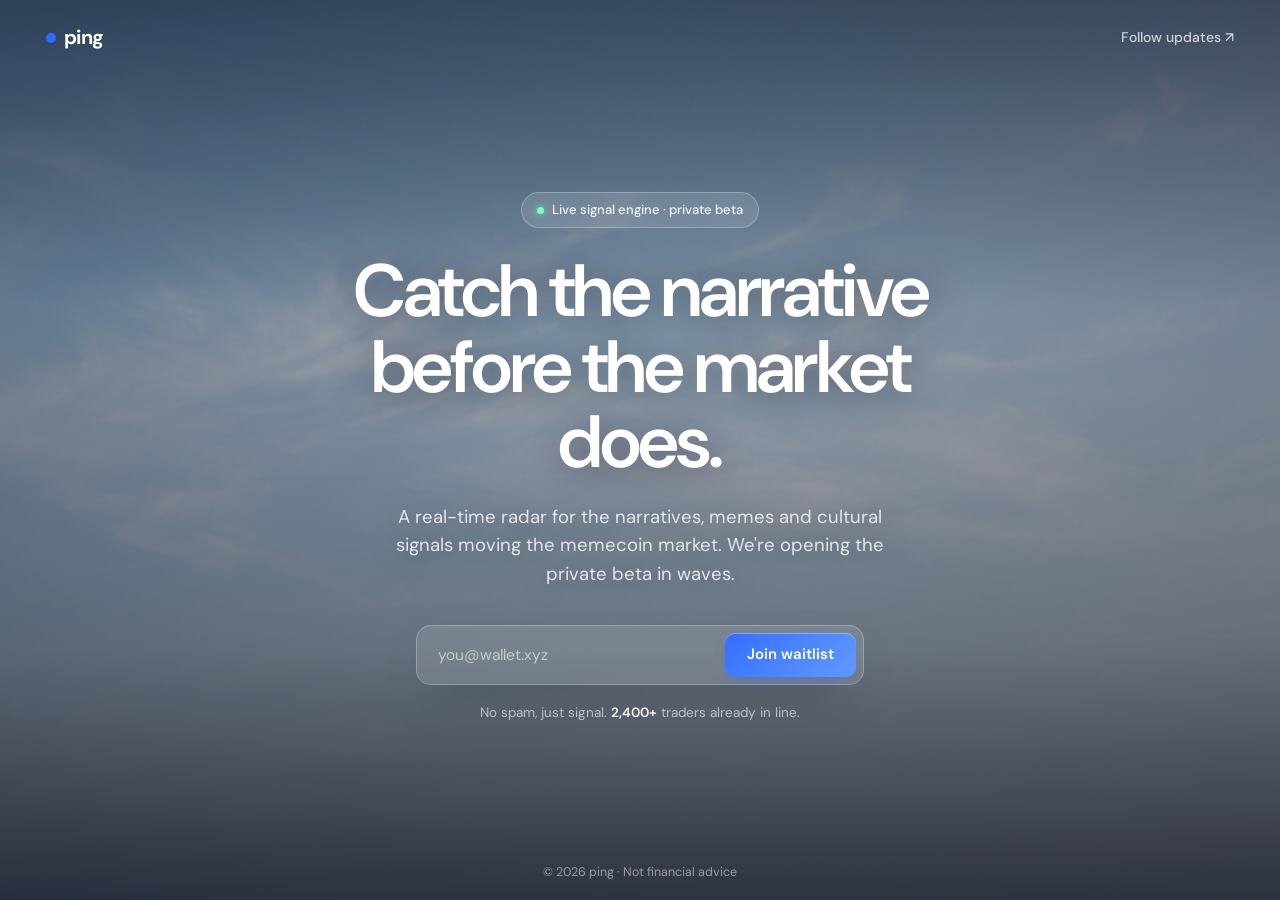
==== index.html @ 9ebe5d83 "Fix and improve the Join waitlist button animation The old label slide clipped the "j" descender (ov" ====
<!DOCTYPE html>
<html lang="en">
<head>
  <meta charset="UTF-8" />
  <meta name="viewport" content="width=device-width, initial-scale=1.0" />
  <title>ping — Catch the narrative before the market</title>
  <meta name="description" content="Real-time radar for the narratives, memes and cultural signals moving the memecoin market. Join the private beta." />

  <meta property="og:type" content="website" />
  <meta property="og:title" content="ping — Catch the narrative before the market" />
  <meta property="og:description" content="Real-time radar for memecoin narratives. Join the private beta." />

  <link rel="icon" href="data:image/svg+xml,%3Csvg xmlns='http://www.w3.org/2000/svg' viewBox='0 0 32 32'%3E%3Ccircle cx='16' cy='16' r='6' fill='%232f6bff'/%3E%3C/svg%3E" />

  <link rel="preconnect" href="https://fonts.googleapis.com" />
  <link rel="preconnect" href="https://fonts.gstatic.com" crossorigin />
  <link href="https://fonts.googleapis.com/css2?family=DM+Sans:opsz,wght@9..40,400;9..40,500;9..40,600;9..40,700&display=swap" rel="stylesheet" />

  <link rel="stylesheet" href="styles.css" />
</head>
<body>
  <!-- full-screen video background -->
  <div class="bg" aria-hidden="true">
    <video id="bgvideo" class="bg__video" autoplay muted loop playsinline preload="auto" poster="assets/sky.png">
      <source src="assets/rise.mp4" type="video/mp4" />
    </video>
    <div class="bg__scrim"></div>
  </div>

  <header class="topbar">
    <a href="#" class="brand" aria-label="ping home">
      <span class="brand__dot"></span><span class="brand__name">ping</span>
    </a>
    <a href="#" class="topbar__link">Follow updates <span aria-hidden="true">↗</span></a>
  </header>

  <main class="hero">
    <a href="#" class="pill appear" data-delay="0"><span class="pill__dot"></span> Live signal engine · private beta</a>
    <h1 class="hero__title appear" data-delay="1">Catch the narrative<br />before the market does.</h1>
    <p class="hero__sub appear" data-delay="2">
      A real-time radar for the narratives, memes and cultural signals moving the
      memecoin market. We're opening the private beta in waves.
    </p>

    <form class="waitlist appear" data-delay="3" id="waitform">
      <input type="email" required placeholder="you@wallet.xyz" aria-label="Email address" />
      <button type="submit" class="btn"><span class="btn__label">Join waitlist</span><span class="btn__arrow" aria-hidden="true">→</span></button>
    </form>
    <p class="note appear" data-delay="4" id="note">No spam, just signal. <strong>2,400+</strong> traders already in line.</p>
  </main>

  <footer class="foot">© 2026 ping · Not financial advice</footer>

  <script src="app.js"></script>
</body>
</html>
---- styles.css ----
/* ============================================================
   ping — minimal waitlist
   ============================================================ */
:root {
  --accent: #2f6bff;
  --accent-2: #5b93ff;
  --grad: linear-gradient(135deg, #2f6bff 0%, #5b93ff 100%);
  --up: #7dffb0;
  --f: "DM Sans", system-ui, -apple-system, sans-serif;
}

* { margin: 0; padding: 0; box-sizing: border-box; }
html, body { height: 100%; }
body {
  font-family: var(--f);
  color: #fff;
  background: #05070f;
  line-height: 1.55;
  -webkit-font-smoothing: antialiased;
  overflow: hidden;
  min-height: 100svh;
}
a { color: inherit; text-decoration: none; }
video { display: block; }

/* ---------- background ---------- */
.bg { position: fixed; inset: 0; z-index: -2; background: #0a1020; overflow: hidden; }
.bg__video { position: absolute; inset: 0; width: 100%; height: 100%; object-fit: cover; transform: scale(1.04); }
.bg__scrim {
  position: absolute; inset: 0;
  background:
    radial-gradient(120% 80% at 50% 42%, rgba(9,15,32,0.15), rgba(9,15,32,0.55) 100%),
    linear-gradient(180deg, rgba(9,15,32,0.5) 0%, rgba(9,15,32,0.2) 34%, rgba(9,15,32,0.35) 72%, rgba(9,15,32,0.7) 100%);
}

/* ---------- topbar ---------- */
.topbar {
  position: fixed; top: 0; left: 0; right: 0; z-index: 10;
  display: flex; align-items: center; justify-content: space-between;
  padding: 22px clamp(20px, 5vw, 46px);
}
.brand { display: flex; align-items: center; gap: 8px; }
.brand__dot { width: 10px; height: 10px; border-radius: 50%; background: var(--accent); box-shadow: 0 0 0 0 rgba(47,107,255,.5); animation: pulse 2.4s infinite; }
@keyframes pulse { 0%{box-shadow:0 0 0 0 rgba(47,107,255,.5);} 70%{box-shadow:0 0 0 11px rgba(47,107,255,0);} 100%{box-shadow:0 0 0 0 rgba(47,107,255,0);} }
.brand__name { font-weight: 700; font-size: 20px; letter-spacing: -0.03em; }
.topbar__link { font-size: 14px; font-weight: 500; color: rgba(255,255,255,0.75); transition: color .2s; }
.topbar__link:hover { color: #fff; }

/* ---------- hero ---------- */
.hero {
  position: relative; z-index: 1; min-height: 100svh;
  display: flex; flex-direction: column; align-items: center; justify-content: center;
  text-align: center; padding: 96px 24px 80px; max-width: 760px; margin: 0 auto;
}
.pill {
  display: inline-flex; align-items: center; gap: 8px; padding: 7px 15px; border-radius: 999px;
  font-size: 13px; font-weight: 500; margin-bottom: 26px;
  background: rgba(255,255,255,0.12); border: 1px solid rgba(255,255,255,0.26); backdrop-filter: blur(10px);
  color: rgba(255,255,255,0.92);
}
.pill__dot { width: 7px; height: 7px; border-radius: 50%; background: var(--up); box-shadow: 0 0 8px var(--up); animation: blink 1.8s infinite; }
@keyframes blink { 0%,100%{opacity:1;} 50%{opacity:.4;} }

.hero__title { font-weight: 600; font-size: clamp(40px, 7vw, 74px); line-height: 1.02; letter-spacing: -0.035em; text-shadow: 0 2px 40px rgba(9,15,32,0.45); }
.hero__sub { color: rgba(255,255,255,0.82); font-size: clamp(16px, 2vw, 18.5px); max-width: 540px; margin: 22px auto 0; text-shadow: 0 1px 24px rgba(9,15,32,0.5); }

/* ---------- waitlist ---------- */
.waitlist {
  display: flex; gap: 7px; width: 100%; max-width: 448px; margin: 36px auto 0;
  padding: 7px; border-radius: 15px;
  background: rgba(255,255,255,0.12); border: 1px solid rgba(255,255,255,0.26);
  backdrop-filter: blur(14px); box-shadow: 0 20px 50px -24px rgba(0,0,0,0.6);
  transition: border-color .25s, box-shadow .25s;
}
.waitlist:focus-within { border-color: rgba(255,255,255,0.5); box-shadow: 0 22px 54px -22px rgba(0,0,0,0.7); }
.waitlist input {
  flex: 1; min-width: 0; background: transparent; border: 0; outline: none;
  color: #fff; font-family: var(--f); font-size: 15.5px; padding: 12px 8px 12px 14px;
}
.waitlist input::placeholder { color: rgba(255,255,255,0.58); }

.btn {
  flex: none; display: inline-flex; align-items: center; justify-content: center;
  font-family: var(--f); font-weight: 600; font-size: 15px; line-height: 1;
  padding: 13px 22px; border-radius: 10px; cursor: pointer; border: 0; color: #fff;
  position: relative; overflow: hidden; -webkit-tap-highlight-color: transparent;
  background: linear-gradient(135deg, #2f6bff 0%, #5b93ff 55%, #6aa0ff 100%);
  background-size: 170% 170%; background-position: 0% 50%;
  box-shadow: inset 0 1px 0 rgba(255,255,255,0.35), 0 6px 16px -8px rgba(47,107,255,0.7);
  transition: transform .25s cubic-bezier(.34,1.35,.5,1), box-shadow .3s ease, background-position .55s ease;
}
.btn::before { content: ""; position: absolute; inset: 0; pointer-events: none; background: linear-gradient(115deg, transparent 35%, rgba(255,255,255,0.55) 50%, transparent 65%); transform: translateX(-130%); transition: transform .6s ease; }
.btn:hover { transform: translateY(-2px); background-position: 100% 50%; box-shadow: inset 0 1px 0 rgba(255,255,255,0.4), 0 16px 34px -12px rgba(47,107,255,0.85); }
.btn:hover::before { transform: translateX(130%); }
.btn:active { transform: translateY(0) scale(.97); transition-duration: .08s; }
.btn__label { position: relative; }
.btn__arrow { display: inline-block; width: 0; opacity: 0; transform: translateX(-6px); overflow: hidden; transition: width .3s ease, opacity .3s ease, transform .3s ease, margin-left .3s ease; }
.btn:hover .btn__arrow { width: .9em; opacity: 1; transform: translateX(0); margin-left: 7px; }

.note { font-size: 13.5px; color: rgba(255,255,255,0.66); margin-top: 18px; }
.note strong { color: #fff; font-weight: 600; }

/* ---------- footer ---------- */
.foot { position: fixed; bottom: 0; left: 0; right: 0; z-index: 5; text-align: center; padding: 18px; font-size: 12.5px; color: rgba(255,255,255,0.5); }

/* ---------- appear ---------- */
.appear { opacity: 0; transform: translateY(16px); filter: blur(8px); }
.appear.shown { opacity: 1; transform: none; filter: none; transition: opacity .7s ease, transform .7s cubic-bezier(.2,.7,.2,1), filter .7s ease; }

@media (max-width: 540px) {
  .waitlist { flex-direction: column; gap: 8px; }
  .btn { padding: 13px; }
  .topbar__link { display: none; }
}
@media (prefers-reduced-motion: reduce) {
  *, *::before, *::after { animation-duration: .001ms !important; animation-iteration-count: 1 !important; }
  .appear { opacity: 1; transform: none; filter: none; }
}
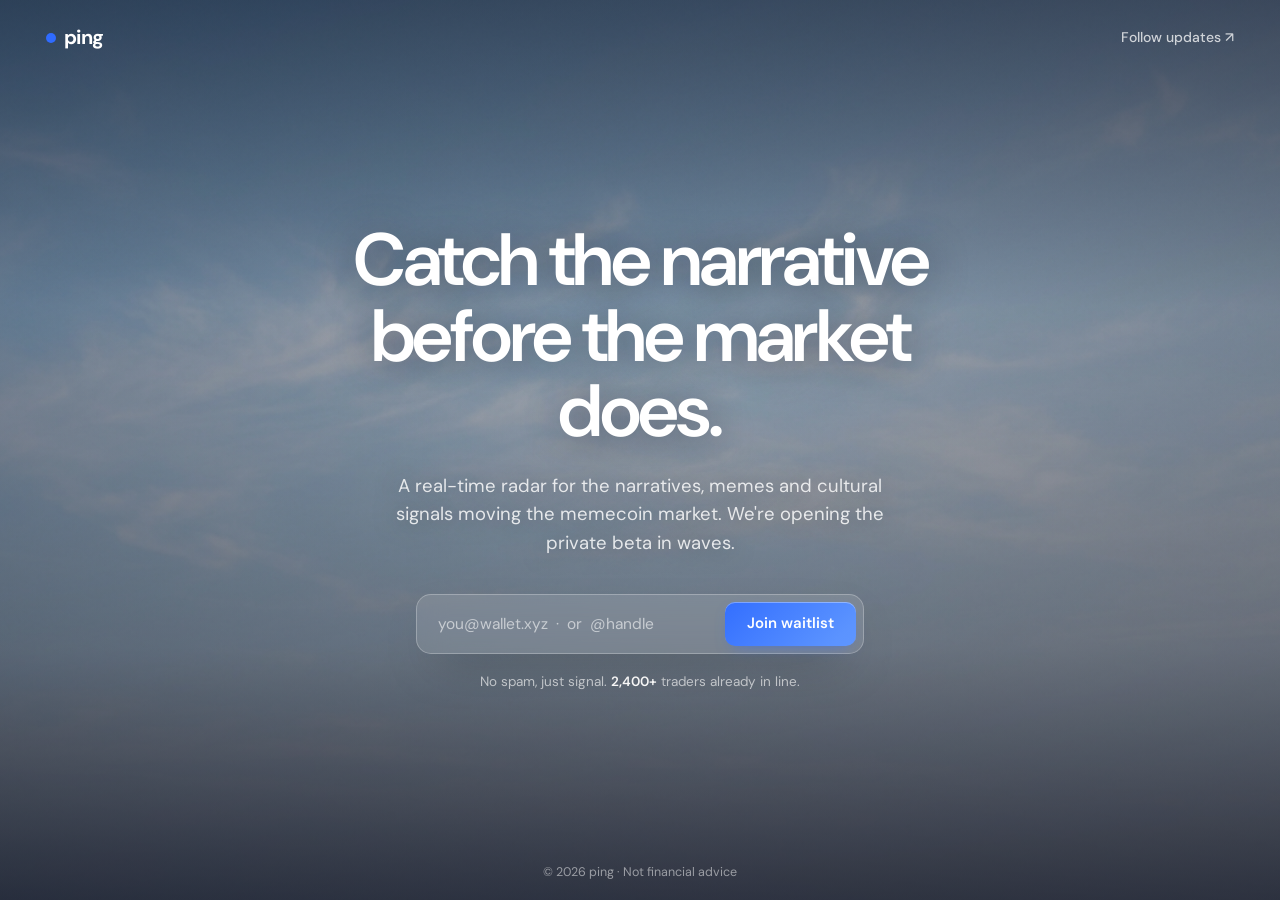
==== commit 0f18421a: "Waitlist: email or X handle, success animation, admin panel - Accept an email or an @handle; validat" ====
--- a/index.html
+++ b/index.html
@@ -35,22 +35,49 @@
   </header>
 
   <main class="hero">
-    <a href="#" class="pill appear" data-delay="0"><span class="pill__dot"></span> Live signal engine · private beta</a>
-    <h1 class="hero__title appear" data-delay="1">Catch the narrative<br />before the market does.</h1>
-    <p class="hero__sub appear" data-delay="2">
+    <h1 class="hero__title appear" data-delay="0">Catch the narrative<br />before the market does.</h1>
+    <p class="hero__sub appear" data-delay="1">
       A real-time radar for the narratives, memes and cultural signals moving the
       memecoin market. We're opening the private beta in waves.
     </p>
 
-    <form class="waitlist appear" data-delay="3" id="waitform">
-      <input type="email" required placeholder="you@wallet.xyz" aria-label="Email address" />
-      <button type="submit" class="btn"><span class="btn__label">Join waitlist</span><span class="btn__arrow" aria-hidden="true">→</span></button>
-    </form>
-    <p class="note appear" data-delay="4" id="note">No spam, just signal. <strong>2,400+</strong> traders already in line.</p>
+    <div class="join appear" data-delay="2" id="join">
+      <form class="waitlist" id="waitform" novalidate>
+        <input id="wl-input" type="text" autocomplete="off" autocapitalize="off" spellcheck="false"
+               placeholder="you@wallet.xyz  ·  or  @handle" aria-label="Email or X handle" enterkeyhint="go" />
+        <button type="submit" class="btn"><span class="btn__label">Join waitlist</span><span class="btn__arrow" aria-hidden="true">→</span></button>
+      </form>
+      <p class="note" id="note">No spam, just signal. <strong>2,400+</strong> traders already in line.</p>
+    </div>
+
+    <div class="success" id="success" hidden>
+      <span class="check" aria-hidden="true">
+        <svg viewBox="0 0 52 52"><circle class="check__c" cx="26" cy="26" r="23" /><path class="check__p" d="M15 27l7.5 7.5L38 19" /></svg>
+      </span>
+      <h2 class="success__title">You're on the list.</h2>
+      <p class="success__sub">We'll ping <span id="success-who">you</span> the moment your invite is ready.</p>
+    </div>
   </main>
 
   <footer class="foot">© 2026 ping · Not financial advice</footer>
 
+  <!-- admin panel -->
+  <div class="admin" id="admin" hidden>
+    <div class="admin__panel">
+      <div class="admin__head">
+        <div class="admin__title"><span class="brand__dot"></span> Waitlist <span class="admin__count" id="admin-count">0</span></div>
+        <button class="admin__close" id="admin-close" aria-label="Close">✕</button>
+      </div>
+      <div class="admin__tools">
+        <input id="admin-search" class="admin__search" placeholder="Search signups…" autocomplete="off" />
+        <button class="admin__act" id="admin-export">Export CSV</button>
+        <button class="admin__act admin__act--danger" id="admin-clear">Clear</button>
+      </div>
+      <div class="admin__list" id="admin-list"></div>
+      <div class="admin__foot" id="admin-foot"></div>
+    </div>
+  </div>
+
   <script src="app.js"></script>
 </body>
 </html>
--- a/styles.css
+++ b/styles.css
@@ -112,6 +112,63 @@
   .btn { padding: 13px; }
   .topbar__link { display: none; }
 }
+/* ---------- join → success animation ---------- */
+.join { width: 100%; display: flex; flex-direction: column; align-items: center; transition: opacity .45s ease, transform .45s ease, filter .45s ease; }
+.join.gone { opacity: 0; transform: translateY(-10px) scale(.98); filter: blur(4px); pointer-events: none; }
+.waitlist.shake { animation: shake .4s; border-color: rgba(255,130,130,0.7); }
+@keyframes shake { 0%,100%{transform:translateX(0);} 20%{transform:translateX(-7px);} 40%{transform:translateX(6px);} 60%{transform:translateX(-4px);} 80%{transform:translateX(3px);} }
+
+.success[hidden] { display: none; }
+.success { display: flex; flex-direction: column; align-items: center; opacity: 0; transform: translateY(14px); }
+.success.in { opacity: 1; transform: none; transition: opacity .6s ease, transform .6s cubic-bezier(.2,.7,.2,1); }
+.success__title { font-weight: 600; font-size: clamp(24px,4.5vw,36px); letter-spacing: -0.025em; margin-top: 6px; text-shadow: 0 1px 22px rgba(9,15,32,0.5); }
+.success__sub { color: rgba(255,255,255,0.82); font-size: 16.5px; margin-top: 8px; text-shadow: 0 1px 18px rgba(9,15,32,0.5); }
+.success__sub #success-who { color: #fff; font-weight: 600; }
+.check { position: relative; width: 78px; height: 78px; display: grid; place-items: center; }
+.check::before { content: ""; position: absolute; inset: 8px; border-radius: 50%; background: radial-gradient(circle, rgba(125,255,176,0.4), transparent 70%); transform: scale(0); }
+.success.in .check::before { animation: ripple .9s ease-out .15s forwards; }
+@keyframes ripple { 0%{transform:scale(.2);opacity:.9;} 100%{transform:scale(2.6);opacity:0;} }
+.check svg { width: 78px; height: 78px; }
+.check__c { fill: none; stroke: var(--up); stroke-width: 3; stroke-dasharray: 146; stroke-dashoffset: 146; }
+.check__p { fill: none; stroke: var(--up); stroke-width: 4.2; stroke-linecap: round; stroke-linejoin: round; stroke-dasharray: 44; stroke-dashoffset: 44; }
+.success.in .check__c { animation: draw .55s ease forwards; }
+.success.in .check__p { animation: draw .4s ease .42s forwards; }
+@keyframes draw { to { stroke-dashoffset: 0; } }
+
+/* ---------- admin panel ---------- */
+.admin { position: fixed; inset: 0; z-index: 60; display: flex; align-items: center; justify-content: center; padding: 20px; background: rgba(5,7,15,0.55); backdrop-filter: blur(12px); }
+.admin[hidden] { display: none; }
+.admin__panel { width: min(680px, 100%); max-height: 82vh; display: flex; flex-direction: column; overflow: hidden;
+  background: rgba(13,19,36,0.94); border: 1px solid rgba(255,255,255,0.12); border-radius: 20px;
+  box-shadow: 0 40px 100px -40px rgba(0,0,0,0.85); color: #fff;
+  opacity: 0; transform: translateY(14px) scale(.98); transition: opacity .35s ease, transform .35s cubic-bezier(.2,.7,.2,1); }
+.admin.in .admin__panel { opacity: 1; transform: none; }
+.admin__head { display: flex; align-items: center; justify-content: space-between; padding: 19px 22px; border-bottom: 1px solid rgba(255,255,255,0.08); }
+.admin__title { display: flex; align-items: center; gap: 10px; font-weight: 600; font-size: 17px; }
+.admin__count { font-size: 12.5px; font-weight: 600; color: #8fb3ff; background: rgba(47,107,255,0.16); border: 1px solid rgba(91,147,255,0.3); padding: 2px 9px; border-radius: 999px; }
+.admin__close { width: 32px; height: 32px; border-radius: 9px; border: 1px solid rgba(255,255,255,0.14); background: rgba(255,255,255,0.05); color: #fff; font-size: 13px; cursor: pointer; transition: background .2s; }
+.admin__close:hover { background: rgba(255,255,255,0.12); }
+.admin__tools { display: flex; gap: 8px; padding: 14px 22px; border-bottom: 1px solid rgba(255,255,255,0.06); }
+.admin__search { flex: 1; background: rgba(255,255,255,0.06); border: 1px solid rgba(255,255,255,0.12); border-radius: 10px; color: #fff; padding: 9px 13px; font-family: var(--f); font-size: 14px; outline: none; }
+.admin__search:focus { border-color: rgba(255,255,255,0.35); }
+.admin__search::placeholder { color: rgba(255,255,255,0.45); }
+.admin__act { background: rgba(255,255,255,0.06); border: 1px solid rgba(255,255,255,0.12); border-radius: 10px; color: #fff; padding: 9px 14px; font-family: var(--f); font-size: 13.5px; font-weight: 500; cursor: pointer; transition: background .2s; white-space: nowrap; }
+.admin__act:hover { background: rgba(255,255,255,0.13); }
+.admin__act--danger { color: #ff9d9d; border-color: rgba(255,120,120,0.3); }
+.admin__act--danger:hover { background: rgba(255,80,80,0.16); }
+.admin__list { overflow-y: auto; padding: 4px 12px; flex: 1; }
+.arow { display: grid; grid-template-columns: 30px 1fr auto; gap: 12px; align-items: center; padding: 12px 10px; border-bottom: 1px solid rgba(255,255,255,0.06); }
+.arow:last-child { border-bottom: none; }
+.arow__i { font-size: 12px; color: rgba(255,255,255,0.4); font-variant-numeric: tabular-nums; }
+.arow__v { font-weight: 500; font-size: 14.5px; display: flex; align-items: center; gap: 9px; min-width: 0; }
+.arow__v > span { overflow: hidden; text-overflow: ellipsis; white-space: nowrap; }
+.arow__badge { flex: none; font-size: 10px; font-weight: 600; letter-spacing: .03em; text-transform: uppercase; padding: 2px 7px; border-radius: 999px; }
+.badge-x { background: rgba(255,255,255,0.12); color: #fff; }
+.badge-mail { background: rgba(47,107,255,0.2); color: #9cbcff; }
+.arow__t { font-size: 12px; color: rgba(255,255,255,0.45); white-space: nowrap; font-variant-numeric: tabular-nums; }
+.admin__empty { text-align: center; color: rgba(255,255,255,0.5); padding: 44px 20px; font-size: 14px; }
+.admin__foot { padding: 12px 22px; border-top: 1px solid rgba(255,255,255,0.08); font-size: 12px; color: rgba(255,255,255,0.4); }
+
 @media (prefers-reduced-motion: reduce) {
   *, *::before, *::after { animation-duration: .001ms !important; animation-iteration-count: 1 !important; }
   .appear { opacity: 1; transform: none; filter: none; }
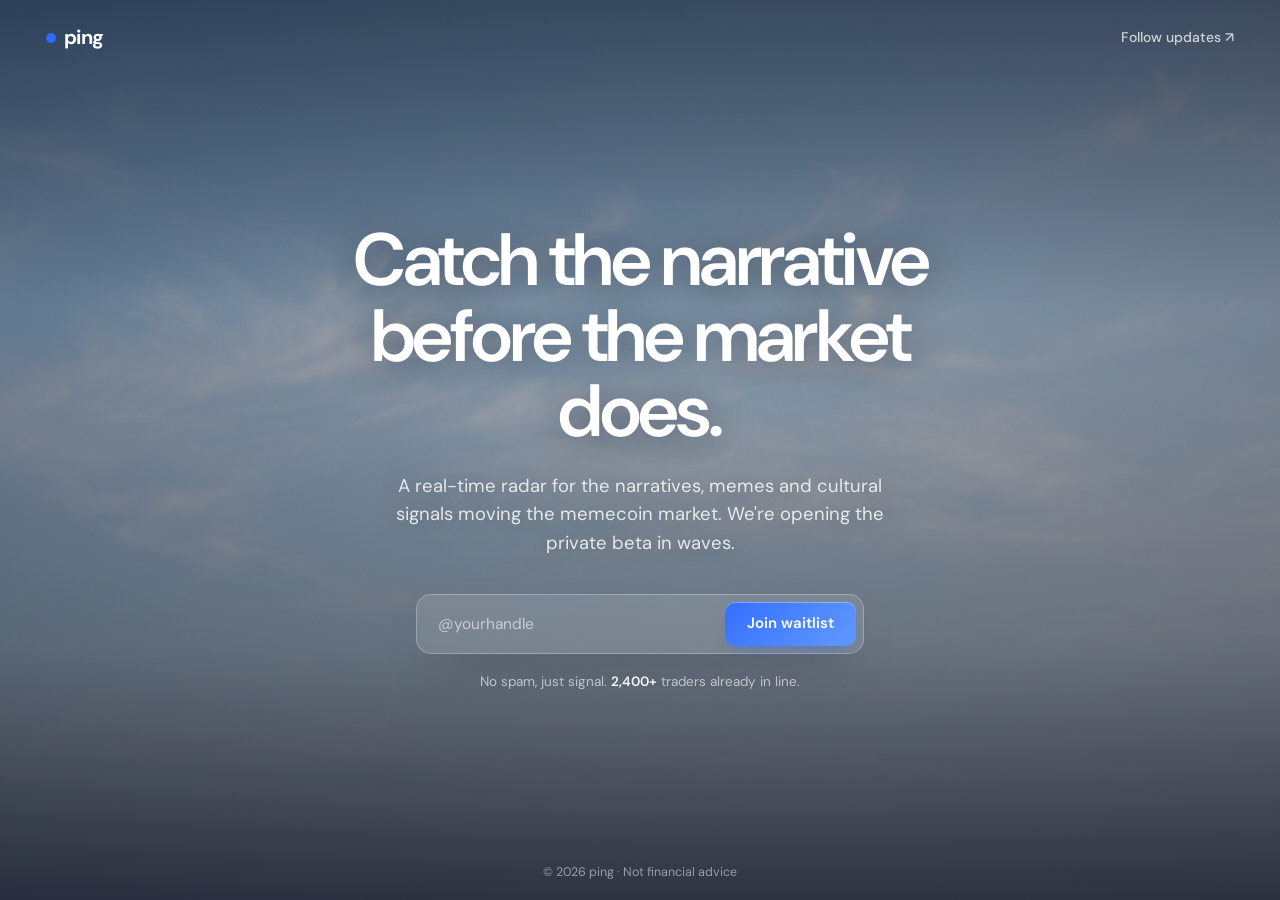
==== commit 2a3a6db2: "Waitlist: X handle only (drop email) Input now accepts only an @handle; remove email validation and " ====
--- a/index.html
+++ b/index.html
@@ -44,7 +44,7 @@
     <div class="join appear" data-delay="2" id="join">
       <form class="waitlist" id="waitform" novalidate>
         <input id="wl-input" type="text" autocomplete="off" autocapitalize="off" spellcheck="false"
-               placeholder="you@wallet.xyz  ·  or  @handle" aria-label="Email or X handle" enterkeyhint="go" />
+               placeholder="@yourhandle" aria-label="Your X handle" enterkeyhint="go" />
         <button type="submit" class="btn"><span class="btn__label">Join waitlist</span><span class="btn__arrow" aria-hidden="true">→</span></button>
       </form>
       <p class="note" id="note">No spam, just signal. <strong>2,400+</strong> traders already in line.</p>
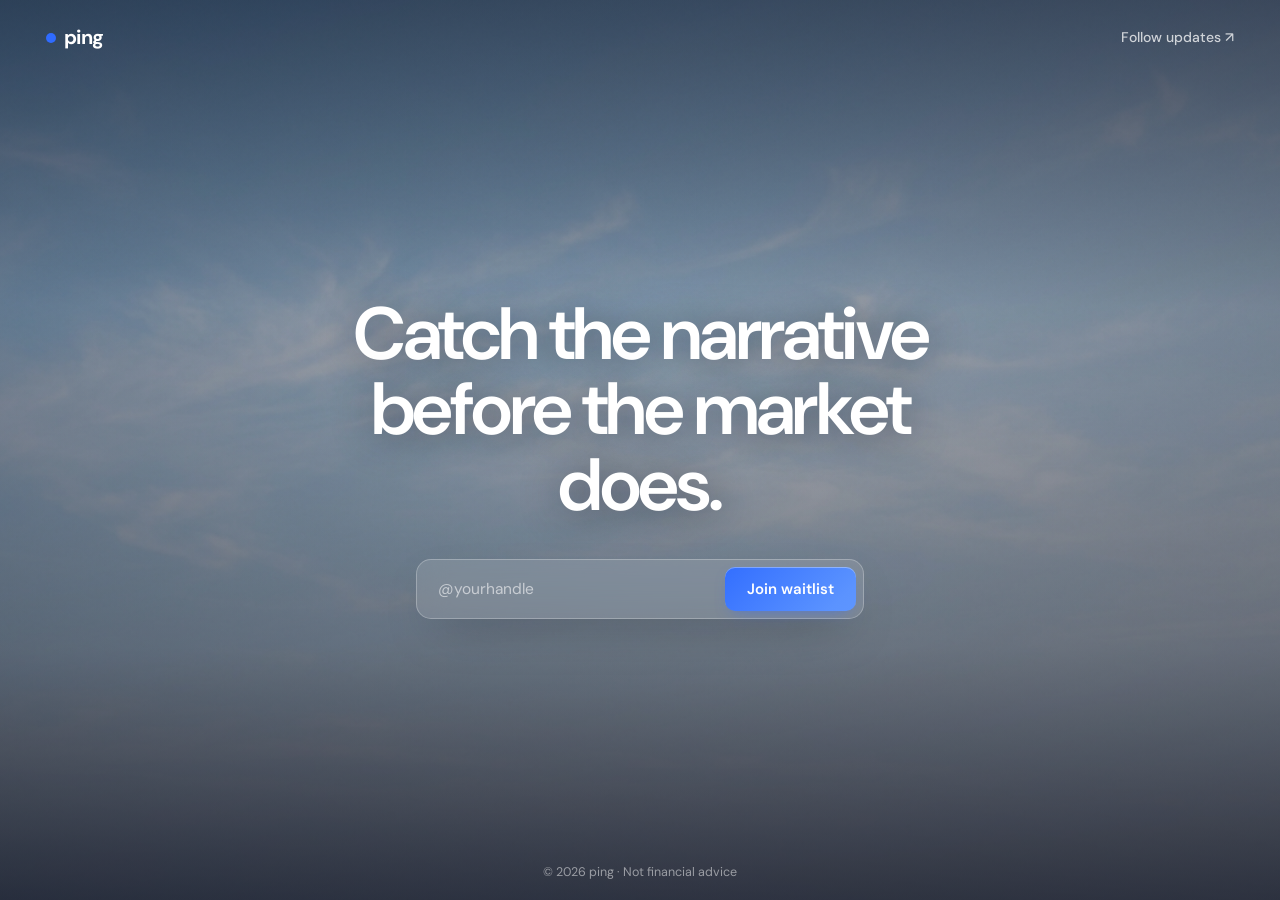
==== commit 4a502da9: "Static hover button + strip hero to title and field - Button no longer moves on hover (drop lift + s" ====
--- a/index.html
+++ b/index.html
@@ -36,18 +36,13 @@
 
   <main class="hero">
     <h1 class="hero__title appear" data-delay="0">Catch the narrative<br />before the market does.</h1>
-    <p class="hero__sub appear" data-delay="1">
-      A real-time radar for the narratives, memes and cultural signals moving the
-      memecoin market. We're opening the private beta in waves.
-    </p>
 
-    <div class="join appear" data-delay="2" id="join">
+    <div class="join appear" data-delay="1" id="join">
       <form class="waitlist" id="waitform" novalidate>
         <input id="wl-input" type="text" autocomplete="off" autocapitalize="off" spellcheck="false"
                placeholder="@yourhandle" aria-label="Your X handle" enterkeyhint="go" />
-        <button type="submit" class="btn"><span class="btn__label">Join waitlist</span><span class="btn__arrow" aria-hidden="true">→</span></button>
+        <button type="submit" class="btn"><span class="btn__label">Join waitlist</span></button>
       </form>
-      <p class="note" id="note">No spam, just signal. <strong>2,400+</strong> traders already in line.</p>
     </div>
 
     <div class="success" id="success" hidden>
--- a/styles.css
+++ b/styles.css
@@ -90,12 +90,10 @@
   transition: transform .25s cubic-bezier(.34,1.35,.5,1), box-shadow .3s ease, background-position .55s ease;
 }
 .btn::before { content: ""; position: absolute; inset: 0; pointer-events: none; background: linear-gradient(115deg, transparent 35%, rgba(255,255,255,0.55) 50%, transparent 65%); transform: translateX(-130%); transition: transform .6s ease; }
-.btn:hover { transform: translateY(-2px); background-position: 100% 50%; box-shadow: inset 0 1px 0 rgba(255,255,255,0.4), 0 16px 34px -12px rgba(47,107,255,0.85); }
+.btn:hover { background-position: 100% 50%; box-shadow: inset 0 1px 0 rgba(255,255,255,0.4), 0 16px 34px -12px rgba(47,107,255,0.85); }
 .btn:hover::before { transform: translateX(130%); }
-.btn:active { transform: translateY(0) scale(.97); transition-duration: .08s; }
+.btn:active { filter: brightness(.95); }
 .btn__label { position: relative; }
-.btn__arrow { display: inline-block; width: 0; opacity: 0; transform: translateX(-6px); overflow: hidden; transition: width .3s ease, opacity .3s ease, transform .3s ease, margin-left .3s ease; }
-.btn:hover .btn__arrow { width: .9em; opacity: 1; transform: translateX(0); margin-left: 7px; }
 
 .note { font-size: 13.5px; color: rgba(255,255,255,0.66); margin-top: 18px; }
 .note strong { color: #fff; font-weight: 600; }
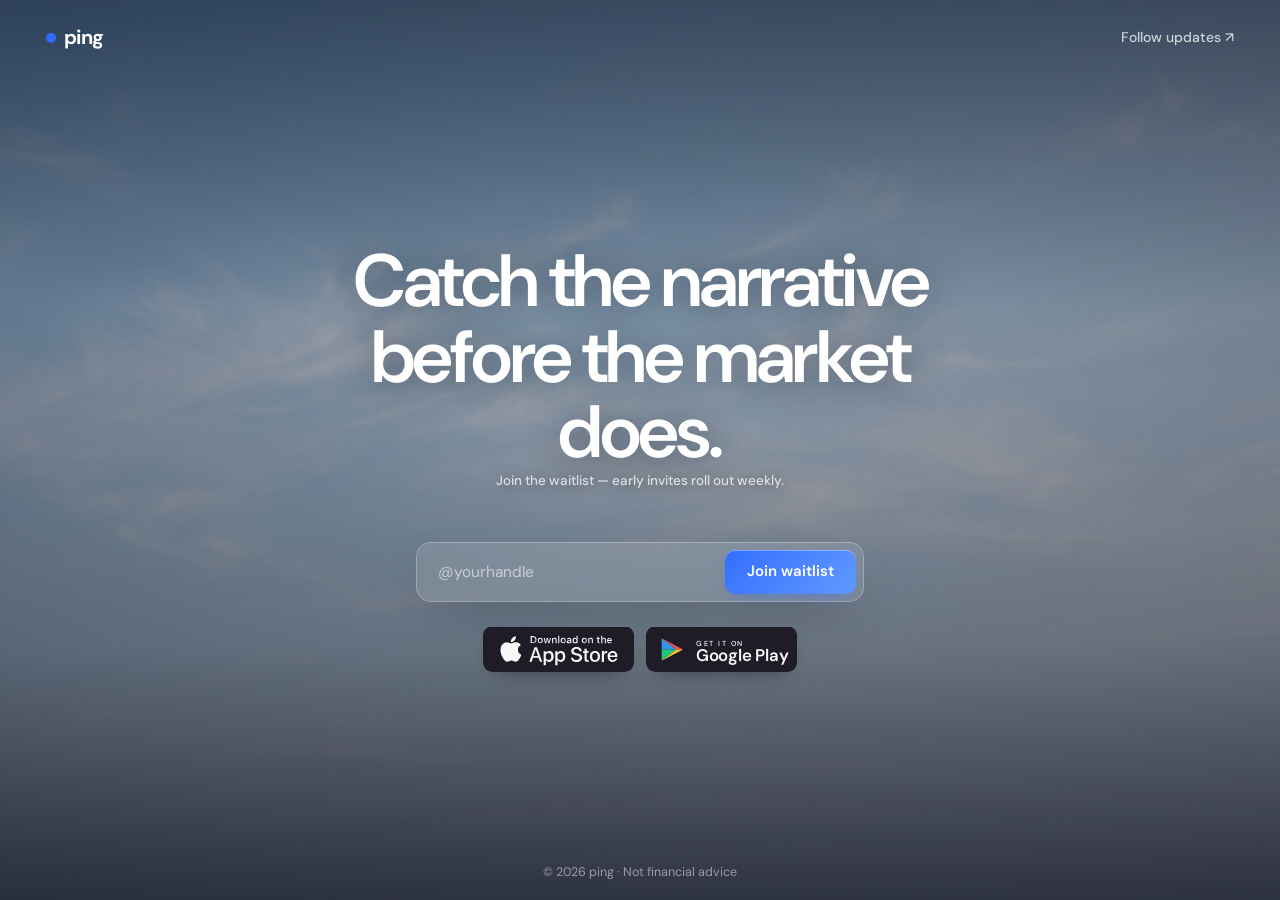
==== commit 5ea7fa47: "Add waitlist label + App Store / Google Play badges - Small line above the field mentioning the wait" ====
--- a/index.html
+++ b/index.html
@@ -21,7 +21,10 @@
 <body>
   <!-- full-screen video background -->
   <div class="bg" aria-hidden="true">
-    <video id="bgvideo" class="bg__video" autoplay muted loop playsinline preload="auto" poster="assets/sky.png">
+    <video id="bgvideo" class="bg__video" autoplay muted playsinline preload="auto" poster="assets/sky.png">
+      <source src="assets/rise.mp4" type="video/mp4" />
+    </video>
+    <video id="bgvideo2" class="bg__video" muted playsinline preload="auto" poster="assets/sky.png" style="opacity:0">
       <source src="assets/rise.mp4" type="video/mp4" />
     </video>
     <div class="bg__scrim"></div>
@@ -38,6 +41,7 @@
     <h1 class="hero__title appear" data-delay="0">Catch the narrative<br />before the market does.</h1>
 
     <div class="join appear" data-delay="1" id="join">
+      <p class="join__label">Join the waitlist — early invites roll out weekly.</p>
       <form class="waitlist" id="waitform" novalidate>
         <input id="wl-input" type="text" autocomplete="off" autocapitalize="off" spellcheck="false"
                placeholder="@yourhandle" aria-label="Your X handle" enterkeyhint="go" />
@@ -51,6 +55,15 @@
       </span>
       <h2 class="success__title">You're on the list.</h2>
       <p class="success__sub">We'll ping <span id="success-who">you</span> the moment your invite is ready.</p>
+    </div>
+
+    <div class="stores appear" data-delay="2">
+      <a class="store" href="#" aria-label="Download on the App Store">
+        <svg class="store__svg" xmlns="http://www.w3.org/2000/svg" width="135" height="41" viewBox="0 0 135 41" fill="none"><g clip-path="url(#as_clip)"><path d="M0 5.90771C0 3.14629 2.23858 0.907715 5 0.907715H130C132.761 0.907715 135 3.14629 135 5.90771V35.9077C135 38.6691 132.761 40.9077 130 40.9077H5C2.23857 40.9077 0 38.6691 0 35.9077V5.90771Z" fill="#1E1A24"></path><path fill-rule="evenodd" clip-rule="evenodd" d="M29.3508 9.07568C29.4555 10.4369 29.0366 11.6934 28.1989 12.7406C27.3612 13.7877 26.2094 14.416 24.8481 14.416C24.7434 13.0547 25.1623 11.7982 26 10.8558C26.8377 9.80867 28.0942 9.18039 29.3508 9.07568ZM33.644 16.8243C32.0734 17.7667 31.1309 19.4421 31.1309 21.2222C31.1309 23.2118 32.2828 25.0966 34.1676 25.7249C33.8535 26.8767 33.3299 28.0285 32.5969 28.9709C31.6545 30.4369 30.7121 31.7982 29.1414 31.7982C28.3806 31.7982 27.8901 31.5771 27.3842 31.3491C26.8456 31.1063 26.2897 30.8557 25.3718 30.8557C24.3973 30.8557 23.7994 31.1068 23.2172 31.3512C22.736 31.5533 22.2656 31.7508 21.6021 31.7982C20.1362 31.7982 18.9843 30.2275 18.0419 28.8662C16.0524 26.039 14.5864 20.8034 16.576 17.3479C17.5184 15.6725 19.2985 14.6254 21.288 14.5207C22.1016 14.5207 22.883 14.8432 23.5784 15.1303C24.136 15.3604 24.6383 15.5678 25.0576 15.5678C25.4252 15.5678 25.9043 15.3766 26.4576 15.1559C27.3229 14.8106 28.3697 14.3929 29.4556 14.5207C31.1309 14.6254 32.7016 15.4631 33.644 16.8243Z" fill="white"></path><path d="M83.3821 30.3315C81.602 30.3315 80.3455 29.4938 80.2408 28.2373H78.4607C78.5654 30.6456 80.4502 32.1116 83.3821 32.1116C86.4188 32.1116 88.4083 30.5409 88.4083 28.1325C88.4083 26.2477 87.2565 25.2006 84.6387 24.5723L83.1727 24.2582C81.4973 23.8393 80.7643 23.3158 80.7643 22.3734C80.7643 21.2215 81.8115 20.3838 83.3821 20.3838C84.9528 20.3838 86 21.2215 86.1047 22.4781H88.0942C87.9895 20.2791 86.1047 18.7085 83.3821 18.7085C80.6596 18.7085 78.6701 20.2791 78.6701 22.4781C78.6701 24.2582 79.7172 25.3053 82.1256 25.9336L83.801 26.3524C85.4764 26.7713 86.2094 27.2948 86.2094 28.342C86.2094 29.4938 85.0575 30.3315 83.3821 30.3315Z" fill="white"></path><path fill-rule="evenodd" clip-rule="evenodd" d="M44.5339 28.3423H49.4553L50.7119 31.9025H52.8061L48.0941 18.9182H45.9998L41.2878 31.9025H43.382L44.5339 28.3423ZM49.0365 26.7716H45.0574L46.9423 21.0124H47.047L49.0365 26.7716Z" fill="white"></path><path fill-rule="evenodd" clip-rule="evenodd" d="M58.9842 32.0072C61.3926 32.0072 62.9633 30.1224 62.9633 27.1904C62.9633 24.2585 61.2879 22.269 58.9842 22.3737C57.7277 22.3737 56.5758 23.0019 55.9476 24.0491V22.4784H54.0627V35.0438H56.0523V30.3318C56.5758 31.3789 57.7277 32.1119 58.9842 32.0072ZM58.3559 24.0491C59.9266 24.0491 60.869 25.3056 60.869 27.1904C60.869 29.0752 59.9266 30.3318 58.3559 30.3318C56.89 30.3318 55.8429 29.0752 55.8429 27.1904C55.8429 25.3056 56.89 24.0491 58.3559 24.0491Z" fill="white"></path><path fill-rule="evenodd" clip-rule="evenodd" d="M73.3299 27.1904C73.3299 30.1224 71.7592 32.0072 69.3508 32.0072C68.0943 32.1119 66.9425 31.3789 66.4189 30.3318V35.0438H64.4294V22.4784H66.3142V24.0491C66.9425 23.0019 68.0943 22.3737 69.3508 22.3737C71.7592 22.269 73.3299 24.2585 73.3299 27.1904ZM71.3404 27.1904C71.3404 25.3056 70.398 24.0491 68.8273 24.0491C67.3613 24.0491 66.3142 25.3056 66.3142 27.1904C66.3142 29.0752 67.3613 30.3318 68.8273 30.3318C70.398 30.3318 71.3404 29.0752 71.3404 27.1904Z" fill="white"></path><path d="M92.3875 20.2798V22.3741H94.1676V23.9448H92.3875V29.1804C92.3875 30.0181 92.7016 30.3322 93.5393 30.3322H94.1676V31.9029C93.8534 32.0076 93.4346 32.0076 93.1204 32.0076C91.2356 32.0076 90.5026 31.2746 90.5026 29.4945V24.0495H89.1414V22.4788H90.5026V20.2798H92.3875Z" fill="white"></path><path fill-rule="evenodd" clip-rule="evenodd" d="M99.8219 22.3737C97.0994 22.3737 95.3193 24.2585 95.3193 27.1904C95.3193 30.1224 96.9947 32.0072 99.8219 32.0072C102.545 32.0072 104.325 30.2271 104.325 27.1904C104.325 24.2585 102.545 22.3737 99.8219 22.3737ZM99.8219 23.9444C101.393 23.9444 102.335 25.0962 102.335 27.1904C102.335 29.18 101.393 30.4365 99.8219 30.4365C98.2513 30.4365 97.3089 29.2847 97.3089 27.1904C97.3089 25.0962 98.2513 23.9444 99.8219 23.9444Z" fill="white"></path><path d="M105.895 22.3737H107.78V24.0491C107.99 23.0019 109.037 22.269 110.084 22.3737C110.293 22.3737 110.503 22.3737 110.712 22.4784V24.2585C110.398 24.1538 110.084 24.1538 109.874 24.1538C108.827 24.1538 107.885 24.9915 107.885 26.0386V32.0072H105.895V22.3737Z" fill="white"></path><path fill-rule="evenodd" clip-rule="evenodd" d="M115.634 32.0072C117.728 32.0072 119.508 30.7506 119.717 29.0752H117.832C117.518 30.0177 116.576 30.5412 115.634 30.4365H115.319C113.958 30.2271 113.016 29.0752 113.12 27.714V27.6093H119.822V26.981C119.822 24.0491 118.147 22.269 115.529 22.269C112.806 22.269 111.131 24.2585 111.131 27.1904C111.131 30.1224 112.911 32.0072 115.634 32.0072ZM117.832 26.248H113.12C113.12 24.8868 114.168 23.8396 115.424 23.8396H115.634C116.89 23.9444 117.937 24.9915 117.832 26.248Z" fill="white"></path><path d="M67.9895 8.76111H67.0471V15.358H67.9895V8.76111Z" fill="white"></path><path fill-rule="evenodd" clip-rule="evenodd" d="M44.7434 9.07493C46.3141 8.97021 47.5706 10.1221 47.6753 11.588V12.1116C47.6753 14.1011 46.6282 15.253 44.7434 15.253H42.4397V8.97021H44.7434V9.07493ZM43.4868 14.52H44.6387C45.6858 14.6247 46.6282 13.787 46.7329 12.6352V12.2163C46.8376 11.1692 46.1046 10.1221 45.0575 10.0173H43.4868V14.52Z" fill="white"></path><path fill-rule="evenodd" clip-rule="evenodd" d="M48.8272 12.9499C48.7225 11.6933 49.5602 10.6462 50.8168 10.5415C52.0733 10.4368 53.1204 11.2745 53.2251 12.531V12.9499C53.3298 14.2064 52.4921 15.2536 51.2356 15.3583C49.9791 15.463 48.9319 14.6253 48.8272 13.3687V12.9499ZM52.2827 12.9499C52.2827 11.9028 51.8639 11.3792 51.0262 11.3792C50.1885 11.3792 49.7696 12.0075 49.7696 12.9499C49.7696 13.997 50.1885 14.6253 51.0262 14.6253C51.8639 14.6253 52.2827 13.997 52.2827 12.9499Z" fill="white"></path><path d="M58.2512 15.3581H59.1936L60.6596 10.646H59.7172L58.8795 14.2062H58.7748L57.8324 10.646H56.89L55.9475 14.2062H55.8428L55.0051 10.646H54.0627L55.3193 15.3581H56.2617L57.2041 11.9026H57.3088L58.2512 15.3581Z" fill="white"></path><path d="M61.6021 10.646H62.5445V11.379H62.6493C62.8586 10.8554 63.4869 10.5413 64.0104 10.5413C64.8481 10.4366 65.5811 11.0649 65.6858 12.0073V15.3581H64.7435V12.5308C64.7435 11.7979 64.4294 11.379 63.6964 11.379C63.0681 11.379 62.5445 11.7979 62.5445 12.4261V15.3581H61.6021V10.646Z" fill="white"></path><path fill-rule="evenodd" clip-rule="evenodd" d="M69.2461 12.9499C69.1414 11.6933 69.9791 10.6462 71.2356 10.5415C72.4921 10.4368 73.5393 11.2745 73.644 12.531V12.9499C73.7487 14.2064 72.911 15.2536 71.6545 15.3583C70.3979 15.463 69.3508 14.6253 69.2461 13.3687V12.9499ZM72.8063 12.9499C72.8063 11.9028 72.3874 11.3792 71.5497 11.3792C70.712 11.3792 70.2932 12.0075 70.2932 12.9499C70.2932 13.997 70.712 14.6253 71.5497 14.6253C72.2827 14.6253 72.8063 13.997 72.8063 12.9499Z" fill="white"></path><path fill-rule="evenodd" clip-rule="evenodd" d="M76.4712 12.6358C75.3193 12.6358 74.6911 13.1593 74.6911 13.997C74.6911 14.1017 74.6911 14.1017 74.5864 14.2064C74.6911 14.9394 75.4241 15.5677 76.157 15.463C76.7853 15.463 77.3089 15.2536 77.623 14.73H77.7277V15.3583H78.6701V12.1122C78.6701 11.1698 77.9371 10.5415 76.7853 10.5415C75.7382 10.5415 75.0052 11.0651 74.9005 11.9028H75.8429C75.9476 11.5886 76.2618 11.3792 76.7853 11.3792C77.4136 11.3792 77.7277 11.5886 77.7277 12.1122V12.531L76.4712 12.6358ZM77.7277 13.1593V13.5782C77.623 14.3111 77.0994 14.73 76.4712 14.5206C76.0523 14.5206 75.6335 14.3111 75.6335 13.8923C75.6335 13.5782 75.9476 13.264 76.5759 13.264L77.7277 13.1593Z" fill="white"></path><path fill-rule="evenodd" clip-rule="evenodd" d="M79.822 12.9496C79.822 11.4836 80.5549 10.5412 81.8115 10.5412C82.4398 10.5412 82.9633 10.8553 83.2775 11.3789H83.3822V8.76111H84.3246V15.358H83.3822V14.625H83.2775C82.9633 15.1485 82.4398 15.4627 81.8115 15.4627C80.6597 15.4627 79.822 14.5203 79.822 12.9496ZM80.8691 12.9496C80.8691 13.9967 81.3926 14.5203 82.1256 14.5203C82.8586 14.5203 83.3822 13.892 83.3822 12.9496C83.3822 12.0072 82.8586 11.3789 82.1256 11.3789C81.2879 11.3789 80.8691 12.0072 80.8691 12.9496Z" fill="white"></path><path fill-rule="evenodd" clip-rule="evenodd" d="M90.0839 10.5415C88.8273 10.6462 87.9896 11.6933 88.0943 12.9499V13.3687C88.1991 14.6253 89.2462 15.463 90.5027 15.3583C91.7593 15.2536 92.597 14.2064 92.4923 12.9499V12.531C92.3875 11.2745 91.3404 10.4368 90.0839 10.5415ZM90.398 11.3792C91.2357 11.3792 91.6546 11.9028 91.6546 12.9499C91.6546 13.997 91.131 14.6253 90.398 14.6253C89.5603 14.6253 89.1415 13.997 89.1415 12.9499C89.1415 12.0075 89.5603 11.3792 90.398 11.3792Z" fill="white"></path><path d="M93.8535 10.646H94.7959V11.379H94.9006C95.1101 10.8554 95.7383 10.5413 96.2619 10.5413C97.0996 10.4366 97.8326 11.0649 97.9373 12.0073V15.3581H96.9949V12.5308C96.9949 11.7979 96.6807 11.379 95.9478 11.379C95.3195 11.379 94.7959 11.7979 94.7959 12.4261V15.3581H93.8535V10.646Z" fill="white"></path><path d="M103.068 10.6455V9.49365H102.021V10.7502H101.288V11.4832H102.021V14.101C102.021 15.0434 102.44 15.3576 103.487 15.3576H104.01V14.6246H103.696C103.277 14.6246 103.068 14.4152 103.068 13.8916V11.4832H104.115V10.6455H103.068Z" fill="white"></path><path d="M105.372 8.76111H106.314V11.3789H106.419C106.628 10.8553 107.257 10.4365 107.885 10.5412C108.723 10.5412 109.456 11.1695 109.56 12.0072V15.358H108.618V12.5307C108.618 11.7978 108.304 11.3789 107.571 11.3789C106.942 11.3789 106.419 11.7978 106.419 12.426V15.358H105.476L105.372 8.76111Z" fill="white"></path><path fill-rule="evenodd" clip-rule="evenodd" d="M112.806 15.4628C113.749 15.5675 114.691 14.9392 114.901 14.1015L113.958 14.2062C113.749 14.5204 113.225 14.8345 112.806 14.7298H112.702C111.969 14.6251 111.445 14.1015 111.55 13.3685H114.901V13.0544C114.901 11.5884 114.168 10.646 112.806 10.646H112.492C111.236 10.7507 110.398 11.9026 110.607 13.0544V13.3685C110.607 14.5204 111.654 15.4628 112.806 15.4628ZM113.958 12.5308H111.55C111.55 11.9026 112.178 11.379 112.806 11.2743H112.911C113.539 11.379 113.958 11.9026 113.958 12.5308Z" fill="white"></path></g><defs><clipPath id="as_clip"><rect width="135" height="40" fill="white" transform="translate(0 0.907715)"></rect></clipPath></defs></svg>
+      </a>
+      <a class="store" href="#" aria-label="Get it on Google Play">
+        <svg class="store__svg" xmlns="http://www.w3.org/2000/svg" width="135" height="41" viewBox="0 0 135 41" fill="none"><rect y="0.907715" width="135" height="40" rx="5" fill="#1E1A24"></rect><path d="M14 10.9077L27 20.9077L14 20.9077Z" fill="#2E9BF0"></path><path d="M14 20.9077L27 20.9077L14 30.9077Z" fill="#23C783"></path><path d="M14 10.9077L33 20.9077L27 20.9077Z" fill="#FB4E5A"></path><path d="M14 30.9077L33 20.9077L27 20.9077Z" fill="#FFC72C"></path><text x="45" y="17.9077" fill="#fff" font-family="'DM Sans', sans-serif" font-size="6.5" letter-spacing="1.3" font-weight="500">GET IT ON</text><text x="44.4" y="31.4077" fill="#fff" font-family="'DM Sans', sans-serif" font-size="15" font-weight="600" letter-spacing="-0.2">Google Play</text></svg>
+      </a>
     </div>
   </main>
 
--- a/styles.css
+++ b/styles.css
@@ -25,7 +25,7 @@
 
 /* ---------- background ---------- */
 .bg { position: fixed; inset: 0; z-index: -2; background: #0a1020; overflow: hidden; }
-.bg__video { position: absolute; inset: 0; width: 100%; height: 100%; object-fit: cover; transform: scale(1.04); }
+.bg__video { position: absolute; inset: 0; width: 100%; height: 100%; object-fit: cover; transform: scale(1.04); transition: opacity 1.1s linear; }
 .bg__scrim {
   position: absolute; inset: 0;
   background:
@@ -97,6 +97,13 @@
 
 .note { font-size: 13.5px; color: rgba(255,255,255,0.66); margin-top: 18px; }
 .note strong { color: #fff; font-weight: 600; }
+
+.join__label { font-size: 13.5px; font-weight: 500; color: rgba(255,255,255,0.74); margin-bottom: 14px; text-shadow: 0 1px 14px rgba(9,15,32,0.5); }
+
+.stores { display: flex; gap: 12px; justify-content: center; align-items: center; flex-wrap: wrap; margin-top: 24px; }
+.store { display: inline-flex; border-radius: 9px; overflow: hidden; opacity: .96; box-shadow: 0 8px 22px -12px rgba(0,0,0,0.6); transition: transform .25s ease, opacity .25s ease, box-shadow .25s ease; }
+.store:hover { transform: translateY(-2px); opacity: 1; box-shadow: 0 14px 28px -12px rgba(0,0,0,0.7); }
+.store__svg { display: block; height: 46px; width: auto; border-radius: 9px; }
 
 /* ---------- footer ---------- */
 .foot { position: fixed; bottom: 0; left: 0; right: 0; z-index: 5; text-align: center; padding: 18px; font-size: 12.5px; color: rgba(255,255,255,0.5); }
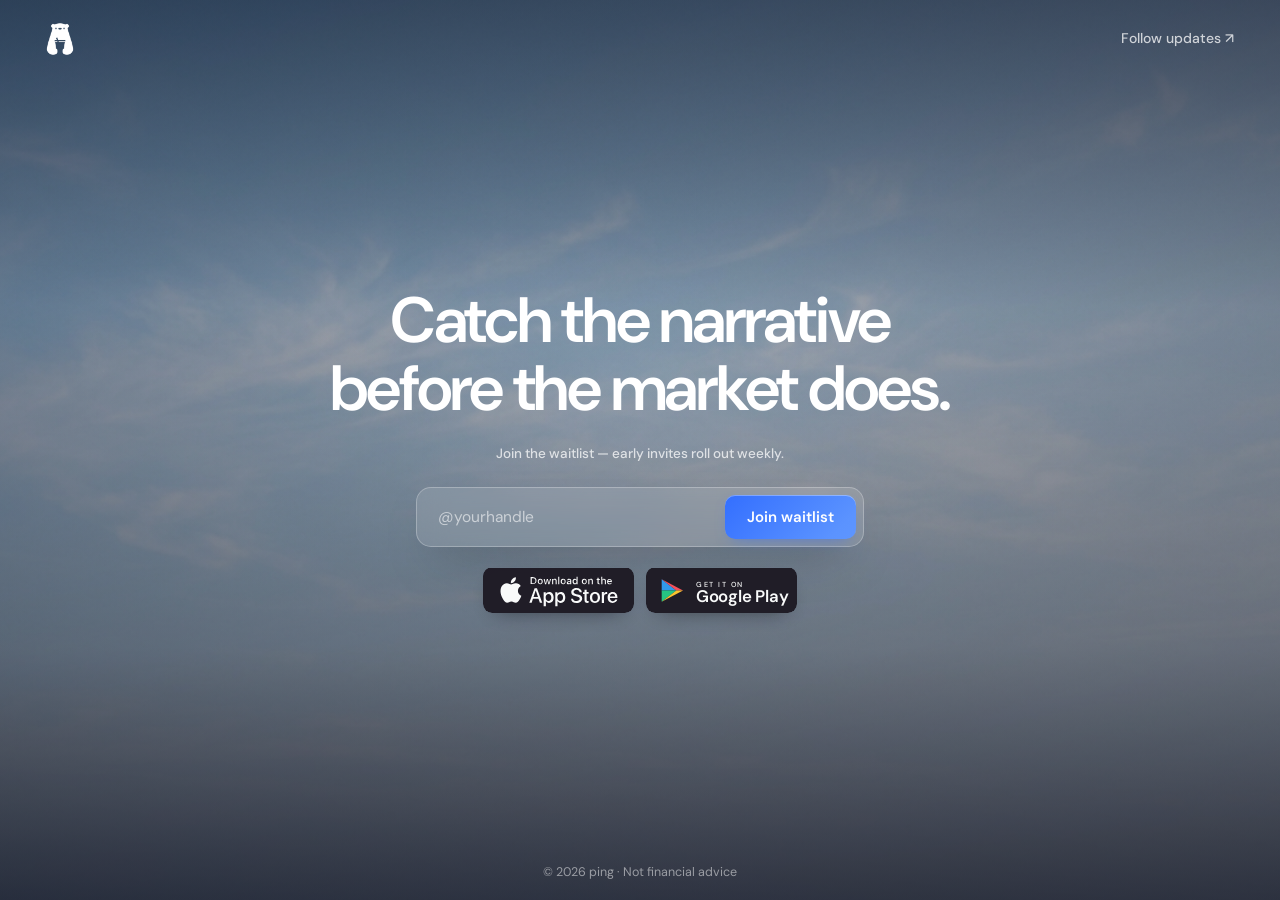
==== commit 147638fd: "Add polar bear logo (white, cut out) + square favicon Header now uses the bear mark detoured from it" ====
--- a/index.html
+++ b/index.html
@@ -10,7 +10,8 @@
   <meta property="og:title" content="ping — Catch the narrative before the market" />
   <meta property="og:description" content="Real-time radar for memecoin narratives. Join the private beta." />
 
-  <link rel="icon" href="data:image/svg+xml,%3Csvg xmlns='http://www.w3.org/2000/svg' viewBox='0 0 32 32'%3E%3Ccircle cx='16' cy='16' r='6' fill='%232f6bff'/%3E%3C/svg%3E" />
+  <link rel="icon" type="image/png" href="assets/favicon.png" />
+  <link rel="apple-touch-icon" href="assets/favicon.png" />
 
   <link rel="preconnect" href="https://fonts.googleapis.com" />
   <link rel="preconnect" href="https://fonts.gstatic.com" crossorigin />
@@ -32,7 +33,7 @@
 
   <header class="topbar">
     <a href="#" class="brand" aria-label="ping home">
-      <span class="brand__dot"></span><span class="brand__name">ping</span>
+      <img src="assets/logo-white.png" alt="ping" class="brand__logo" />
     </a>
     <a href="#" class="topbar__link">Follow updates <span aria-hidden="true">↗</span></a>
   </header>
--- a/styles.css
+++ b/styles.css
@@ -40,6 +40,7 @@
   padding: 22px clamp(20px, 5vw, 46px);
 }
 .brand { display: flex; align-items: center; gap: 8px; }
+.brand__logo { height: 34px; width: auto; display: block; }
 .brand__dot { width: 10px; height: 10px; border-radius: 50%; background: var(--accent); box-shadow: 0 0 0 0 rgba(47,107,255,.5); animation: pulse 2.4s infinite; }
 @keyframes pulse { 0%{box-shadow:0 0 0 0 rgba(47,107,255,.5);} 70%{box-shadow:0 0 0 11px rgba(47,107,255,0);} 100%{box-shadow:0 0 0 0 rgba(47,107,255,0);} }
 .brand__name { font-weight: 700; font-size: 20px; letter-spacing: -0.03em; }
@@ -50,7 +51,7 @@
 .hero {
   position: relative; z-index: 1; min-height: 100svh;
   display: flex; flex-direction: column; align-items: center; justify-content: center;
-  text-align: center; padding: 96px 24px 80px; max-width: 760px; margin: 0 auto;
+  text-align: center; padding: 96px 24px 96px; max-width: 880px; margin: 0 auto;
 }
 .pill {
   display: inline-flex; align-items: center; gap: 8px; padding: 7px 15px; border-radius: 999px;
@@ -61,12 +62,12 @@
 .pill__dot { width: 7px; height: 7px; border-radius: 50%; background: var(--up); box-shadow: 0 0 8px var(--up); animation: blink 1.8s infinite; }
 @keyframes blink { 0%,100%{opacity:1;} 50%{opacity:.4;} }
 
-.hero__title { font-weight: 600; font-size: clamp(40px, 7vw, 74px); line-height: 1.02; letter-spacing: -0.035em; text-shadow: 0 2px 40px rgba(9,15,32,0.45); }
-.hero__sub { color: rgba(255,255,255,0.82); font-size: clamp(16px, 2vw, 18.5px); max-width: 540px; margin: 22px auto 0; text-shadow: 0 1px 24px rgba(9,15,32,0.5); }
+.hero__title { font-weight: 600; font-size: clamp(38px, 6vw, 64px); line-height: 1.06; letter-spacing: -0.035em; }
+.hero__sub { color: rgba(255,255,255,0.82); font-size: clamp(16px, 2vw, 18.5px); max-width: 540px; margin: 22px auto 0; }
 
 /* ---------- waitlist ---------- */
 .waitlist {
-  display: flex; gap: 7px; width: 100%; max-width: 448px; margin: 36px auto 0;
+  display: flex; gap: 7px; width: 100%; max-width: 448px; margin: 0 auto;
   padding: 7px; border-radius: 15px;
   background: rgba(255,255,255,0.12); border: 1px solid rgba(255,255,255,0.26);
   backdrop-filter: blur(14px); box-shadow: 0 20px 50px -24px rgba(0,0,0,0.6);
@@ -98,9 +99,9 @@
 .note { font-size: 13.5px; color: rgba(255,255,255,0.66); margin-top: 18px; }
 .note strong { color: #fff; font-weight: 600; }
 
-.join__label { font-size: 13.5px; font-weight: 500; color: rgba(255,255,255,0.74); margin-bottom: 14px; text-shadow: 0 1px 14px rgba(9,15,32,0.5); }
+.join__label { font-size: 13.5px; font-weight: 500; color: rgba(255,255,255,0.74); margin-bottom: 22px; }
 
-.stores { display: flex; gap: 12px; justify-content: center; align-items: center; flex-wrap: wrap; margin-top: 24px; }
+.stores { display: flex; gap: 12px; justify-content: center; align-items: center; flex-wrap: wrap; margin-top: 20px; }
 .store { display: inline-flex; border-radius: 9px; overflow: hidden; opacity: .96; box-shadow: 0 8px 22px -12px rgba(0,0,0,0.6); transition: transform .25s ease, opacity .25s ease, box-shadow .25s ease; }
 .store:hover { transform: translateY(-2px); opacity: 1; box-shadow: 0 14px 28px -12px rgba(0,0,0,0.7); }
 .store__svg { display: block; height: 46px; width: auto; border-radius: 9px; }
@@ -118,7 +119,7 @@
   .topbar__link { display: none; }
 }
 /* ---------- join → success animation ---------- */
-.join { width: 100%; display: flex; flex-direction: column; align-items: center; transition: opacity .45s ease, transform .45s ease, filter .45s ease; }
+.join { width: 100%; display: flex; flex-direction: column; align-items: center; margin-top: 22px; transition: opacity .45s ease, transform .45s ease, filter .45s ease; }
 .join.gone { opacity: 0; transform: translateY(-10px) scale(.98); filter: blur(4px); pointer-events: none; }
 .waitlist.shake { animation: shake .4s; border-color: rgba(255,130,130,0.7); }
 @keyframes shake { 0%,100%{transform:translateX(0);} 20%{transform:translateX(-7px);} 40%{transform:translateX(6px);} 60%{transform:translateX(-4px);} 80%{transform:translateX(3px);} }
@@ -126,8 +127,8 @@
 .success[hidden] { display: none; }
 .success { display: flex; flex-direction: column; align-items: center; opacity: 0; transform: translateY(14px); }
 .success.in { opacity: 1; transform: none; transition: opacity .6s ease, transform .6s cubic-bezier(.2,.7,.2,1); }
-.success__title { font-weight: 600; font-size: clamp(24px,4.5vw,36px); letter-spacing: -0.025em; margin-top: 6px; text-shadow: 0 1px 22px rgba(9,15,32,0.5); }
-.success__sub { color: rgba(255,255,255,0.82); font-size: 16.5px; margin-top: 8px; text-shadow: 0 1px 18px rgba(9,15,32,0.5); }
+.success__title { font-weight: 600; font-size: clamp(24px,4.5vw,36px); letter-spacing: -0.025em; margin-top: 6px; }
+.success__sub { color: rgba(255,255,255,0.82); font-size: 16.5px; margin-top: 8px; }
 .success__sub #success-who { color: #fff; font-weight: 600; }
 .check { position: relative; width: 78px; height: 78px; display: grid; place-items: center; }
 .check::before { content: ""; position: absolute; inset: 8px; border-radius: 50%; background: radial-gradient(circle, rgba(125,255,176,0.4), transparent 70%); transform: scale(0); }
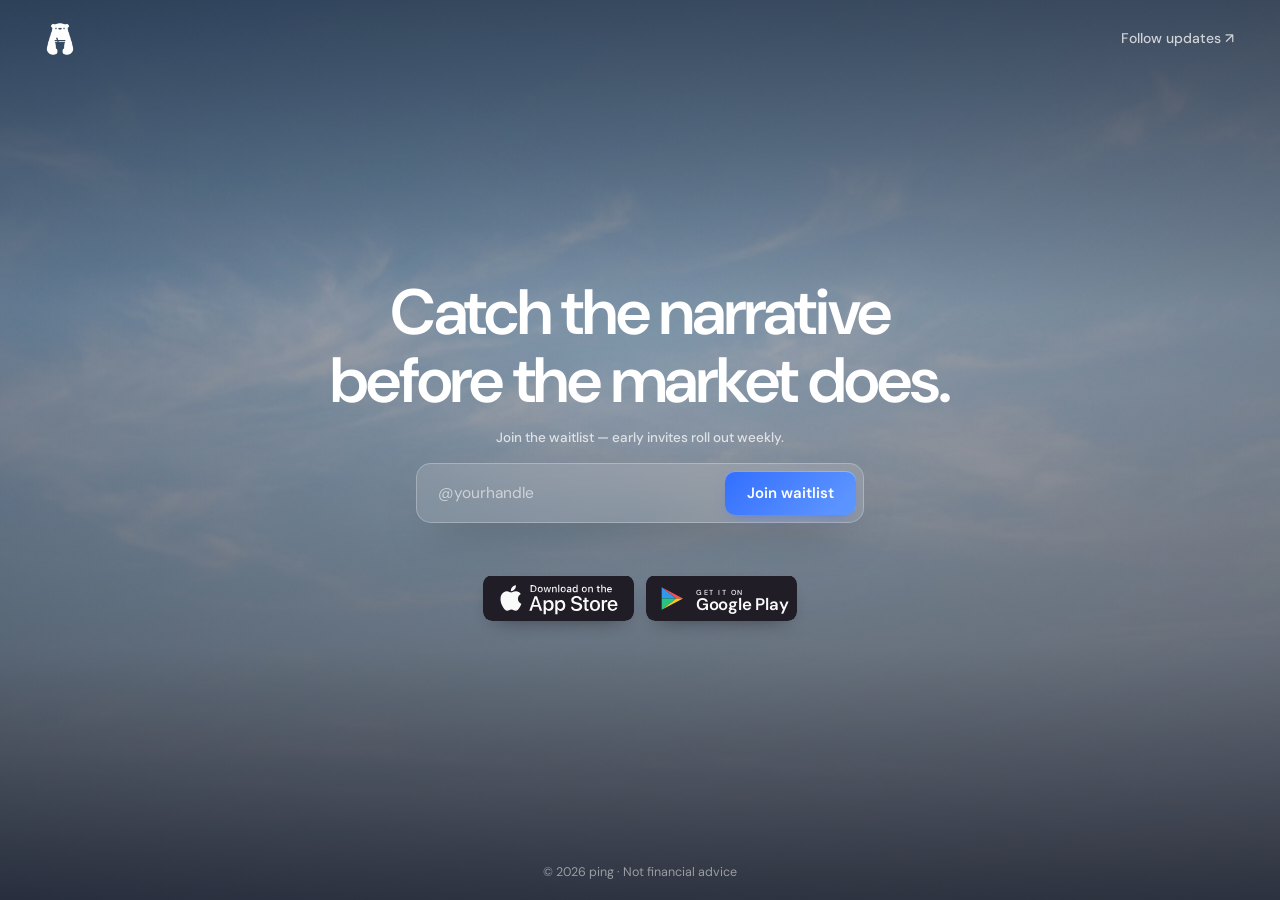
==== commit da55b99a: "Tab title -> Ping (all pages); Posts card borderless Co-Authored-By: Claude Opus 4.8 (1M context) <n" ====
--- a/index.html
+++ b/index.html
@@ -3,7 +3,7 @@
 <head>
   <meta charset="UTF-8" />
   <meta name="viewport" content="width=device-width, initial-scale=1.0" />
-  <title>ping — Catch the narrative before the market</title>
+  <title>Ping</title>
   <meta name="description" content="Real-time radar for the narratives, memes and cultural signals moving the memecoin market. Join the private beta." />
 
   <meta property="og:type" content="website" />
--- a/styles.css
+++ b/styles.css
@@ -99,9 +99,9 @@
 .note { font-size: 13.5px; color: rgba(255,255,255,0.66); margin-top: 18px; }
 .note strong { color: #fff; font-weight: 600; }
 
-.join__label { font-size: 13.5px; font-weight: 500; color: rgba(255,255,255,0.74); margin-bottom: 22px; }
+.join__label { font-size: 13.5px; font-weight: 500; color: rgba(255,255,255,0.74); margin-bottom: 14px; }
 
-.stores { display: flex; gap: 12px; justify-content: center; align-items: center; flex-wrap: wrap; margin-top: 20px; }
+.stores { display: flex; gap: 12px; justify-content: center; align-items: center; flex-wrap: wrap; margin-top: 52px; }
 .store { display: inline-flex; border-radius: 9px; overflow: hidden; opacity: .96; box-shadow: 0 8px 22px -12px rgba(0,0,0,0.6); transition: transform .25s ease, opacity .25s ease, box-shadow .25s ease; }
 .store:hover { transform: translateY(-2px); opacity: 1; box-shadow: 0 14px 28px -12px rgba(0,0,0,0.7); }
 .store__svg { display: block; height: 46px; width: auto; border-radius: 9px; }
@@ -119,7 +119,7 @@
   .topbar__link { display: none; }
 }
 /* ---------- join → success animation ---------- */
-.join { width: 100%; display: flex; flex-direction: column; align-items: center; margin-top: 22px; transition: opacity .45s ease, transform .45s ease, filter .45s ease; }
+.join { width: 100%; display: flex; flex-direction: column; align-items: center; margin-top: 14px; transition: opacity .45s ease, transform .45s ease, filter .45s ease; }
 .join.gone { opacity: 0; transform: translateY(-10px) scale(.98); filter: blur(4px); pointer-events: none; }
 .waitlist.shake { animation: shake .4s; border-color: rgba(255,130,130,0.7); }
 @keyframes shake { 0%,100%{transform:translateX(0);} 20%{transform:translateX(-7px);} 40%{transform:translateX(6px);} 60%{transform:translateX(-4px);} 80%{transform:translateX(3px);} }
